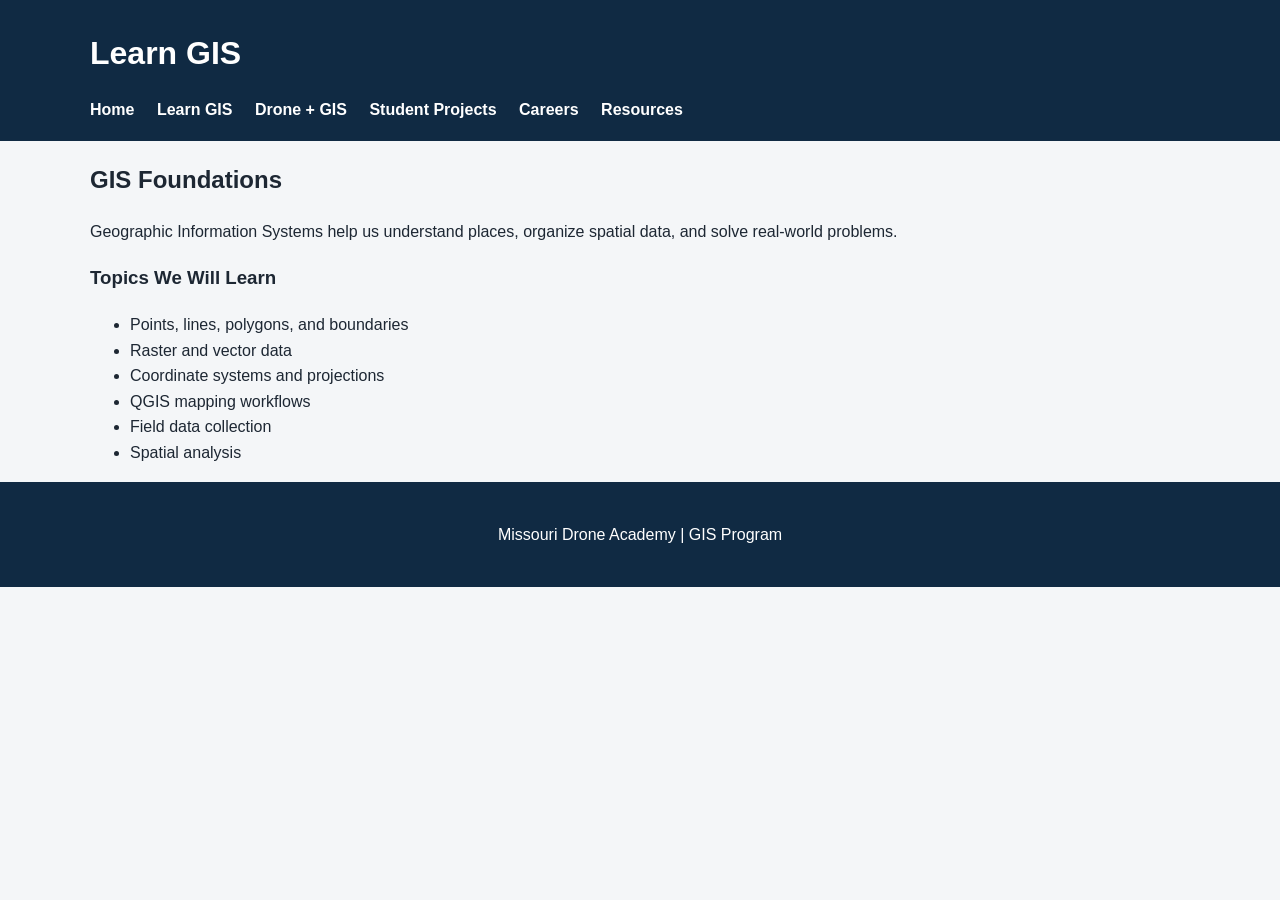
==== gis.html @ 0385ae05 "Add initial GIS HTML page structure" ====
<!DOCTYPE html>
<html lang="en">
<head>
  <meta charset="UTF-8">
  <meta name="viewport" content="width=device-width, initial-scale=1.0">
  <title>Learn GIS | Missouri Drone Academy</title>
  <link rel="stylesheet" href="css/style.css">
</head>

<body>
  <header>
    <div class="container">
      <h1>Learn GIS</h1>

      <nav>
        <a href="index.html">Home</a>
        <a href="gis.html">Learn GIS</a>
        <a href="drones.html">Drone + GIS</a>
        <a href="projects.html">Student Projects</a>
        <a href="careers.html">Careers</a>
        <a href="resources.html">Resources</a>
      </nav>
    </div>
  </header>

  <main class="container">
    <h2>GIS Foundations</h2>
    <p>
      Geographic Information Systems help us understand places,
      organize spatial data, and solve real-world problems.
    </p>

    <h3>Topics We Will Learn</h3>
    <ul>
      <li>Points, lines, polygons, and boundaries</li>
      <li>Raster and vector data</li>
      <li>Coordinate systems and projections</li>
      <li>QGIS mapping workflows</li>
      <li>Field data collection</li>
      <li>Spatial analysis</li>
    </ul>
  </main>

  <footer>
    <p>Missouri Drone Academy | GIS Program</p>
  </footer>
</body>
</html>
---- css/style.css ----
* {
  box-sizing: border-box;
}

body {
  margin: 0;
  font-family: Arial, Helvetica, sans-serif;
  line-height: 1.6;
  color: #1d2733;
  background: #f4f6f8;
}

header {
  background: #102a43;
  color: white;
  padding: 28px 0 18px;
}

.container {
  width: min(1100px, 92%);
  margin: auto;
}

header h1 {
  margin: 0;
}

header p {
  margin-top: 6px;
}

nav {
  margin-top: 18px;
}

nav a {
  color: white;
  text-decoration: none;
  margin-right: 18px;
  font-weight: bold;
}

nav a:hover {
  text-decoration: underline;
}

.hero {
  background: #d9eaf7;
  padding: 80px 0;
}

.hero h2 {
  font-size: 2.4rem;
  max-width: 760px;
  margin-bottom: 12px;
}

.hero p {
  max-width: 760px;
  font-size: 1.1rem;
}

.button {
  display: inline-block;
  margin: 12px 10px 0 0;
  padding: 12px 18px;
  background: #0b6e4f;
  color: white;
  text-decoration: none;
  border-radius: 5px;
  font-weight: bold;
}

.button.secondary {
  background: #102a43;
}

.cards {
  display: grid;
  grid-template-columns: repeat(auto-fit, minmax(235px, 1fr));
  gap: 20px;
  padding: 50px 0;
}

.card {
  background: white;
  border-radius: 8px;
  padding: 24px;
  box-shadow: 0 3px 10px rgba(0, 0, 0, 0.08);
}

.card h3 {
  margin-top: 0;
}

.card a,
.spotlight a {
  color: #0b6e4f;
  font-weight: bold;
  text-decoration: none;
}

.spotlight {
  background: white;
  border-left: 6px solid #f2b134;
  margin-bottom: 50px;
  padding: 28px;
}

footer {
  background: #102a43;
  color: white;
  padding: 24px 0;
  text-align: center;
}
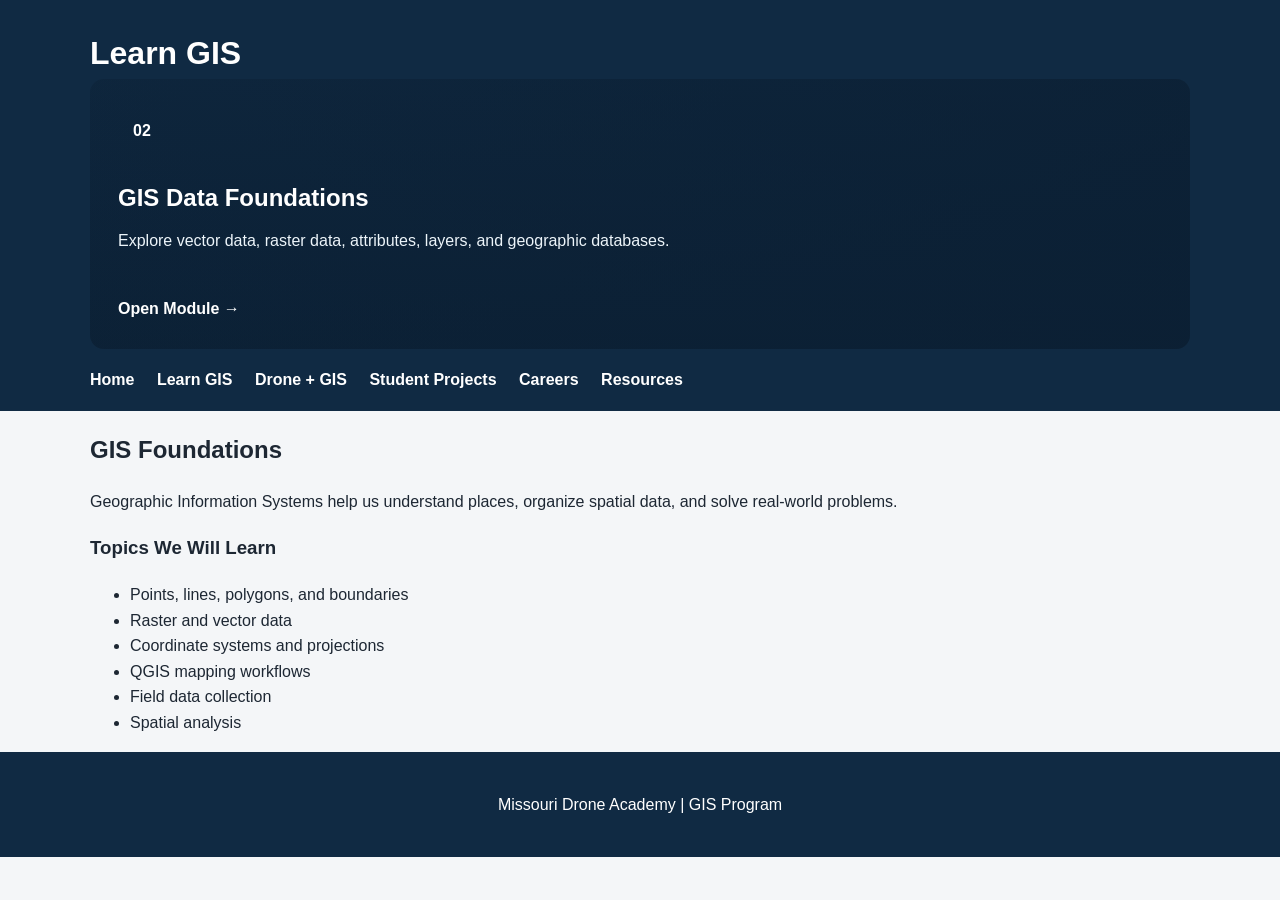
==== commit 94e9a437: "Add module card for GIS Data Foundations" ====
--- a/gis.html
+++ b/gis.html
@@ -11,7 +11,12 @@
   <header>
     <div class="container">
       <h1>Learn GIS</h1>
-
+    <a class="module-card module-2" href="modules/module-2-data.html">
+      <span class="module-number">02</span>
+      <h3>GIS Data Foundations</h3>
+      <p>Explore vector data, raster data, attributes, layers, and geographic databases.</p>
+      <span class="module-link">Open Module →</span>
+    </a>
       <nav>
         <a href="index.html">Home</a>
         <a href="gis.html">Learn GIS</a>
--- a/css/style.css
+++ b/css/style.css
@@ -113,3 +113,157 @@
   padding: 24px 0;
   text-align: center;
 }
+/* ==============================
+   CLICKABLE GIS MODULE BLOCKS
+   ============================== */
+
+.module-section {
+  padding: 72px 0;
+}
+
+.section-heading {
+  max-width: 720px;
+  margin-bottom: 30px;
+}
+
+.eyebrow {
+  margin-bottom: 6px;
+  color: var(--green);
+  font-size: 0.85rem;
+  font-weight: 800;
+  letter-spacing: 1.4px;
+  text-transform: uppercase;
+}
+
+.section-heading h2 {
+  margin: 0;
+  color: var(--navy);
+  font-size: clamp(2rem, 4vw, 3.2rem);
+}
+
+.section-heading p:last-child {
+  color: var(--muted);
+  font-size: 1.05rem;
+}
+
+.module-grid {
+  display: grid;
+  grid-template-columns: repeat(auto-fit, minmax(270px, 1fr));
+  gap: 20px;
+}
+
+.module-card {
+  position: relative;
+  display: flex;
+  flex-direction: column;
+  min-height: 270px;
+  padding: 28px;
+  overflow: hidden;
+  color: var(--white);
+  text-decoration: none;
+  border-radius: 14px;
+  box-shadow: var(--shadow);
+  transition: transform 0.25s ease, box-shadow 0.25s ease;
+}
+
+.module-card::after {
+  content: "";
+  position: absolute;
+  inset: 0;
+  background: linear-gradient(
+    135deg,
+    rgba(11, 31, 51, 0.2),
+    rgba(11, 31, 51, 0.82)
+  );
+  pointer-events: none;
+}
+
+.module-card > * {
+  position: relative;
+  z-index: 1;
+}
+
+.module-card:hover {
+  transform: translateY(-8px);
+  box-shadow: 0 20px 40px rgba(11, 31, 51, 0.28);
+}
+
+.module-card:focus {
+  outline: 4px solid var(--gold);
+  outline-offset: 4px;
+}
+
+.module-number {
+  display: inline-flex;
+  align-items: center;
+  justify-content: center;
+  width: 48px;
+  height: 48px;
+  margin-bottom: 24px;
+  color: var(--navy);
+  background: var(--gold);
+  border-radius: 50%;
+  font-weight: 900;
+}
+
+.module-card h3 {
+  margin: 0 0 10px;
+  color: var(--white);
+  font-size: 1.5rem;
+}
+
+.module-card p {
+  margin: 0;
+  color: #edf5fa;
+}
+
+.module-link {
+  margin-top: auto;
+  padding-top: 24px;
+  color: var(--gold);
+  font-weight: 800;
+}
+
+/* Different visual feel for each module */
+.module-1 {
+  background:
+    linear-gradient(rgba(11, 31, 51, 0.25), rgba(11, 31, 51, 0.72)),
+    url("../images/module-place.jpg") center/cover;
+}
+
+.module-2 {
+  background:
+    linear-gradient(rgba(11, 31, 51, 0.25), rgba(11, 31, 51, 0.72)),
+    url("../images/module-data.jpg") center/cover;
+}
+
+.module-3 {
+  background:
+    linear-gradient(rgba(11, 31, 51, 0.25), rgba(11, 31, 51, 0.72)),
+    url("../images/module-qgis.jpg") center/cover;
+}
+
+.module-4 {
+  background:
+    linear-gradient(rgba(11, 31, 51, 0.25), rgba(11, 31, 51, 0.72)),
+    url("../images/module-field.jpg") center/cover;
+}
+
+.module-5 {
+  background:
+    linear-gradient(rgba(11, 31, 51, 0.25), rgba(11, 31, 51, 0.72)),
+    url("../images/module-drone.jpg") center/cover;
+}
+
+.module-6 {
+  background:
+    linear-gradient(rgba(11, 31, 51, 0.25), rgba(11, 31, 51, 0.72)),
+    url("../images/module-analysis.jpg") center/cover;
+}
+
+@media (max-width: 650px) {
+  .module-card {
+    min-height: 235px;
+    padding: 24px;
+  }
+}
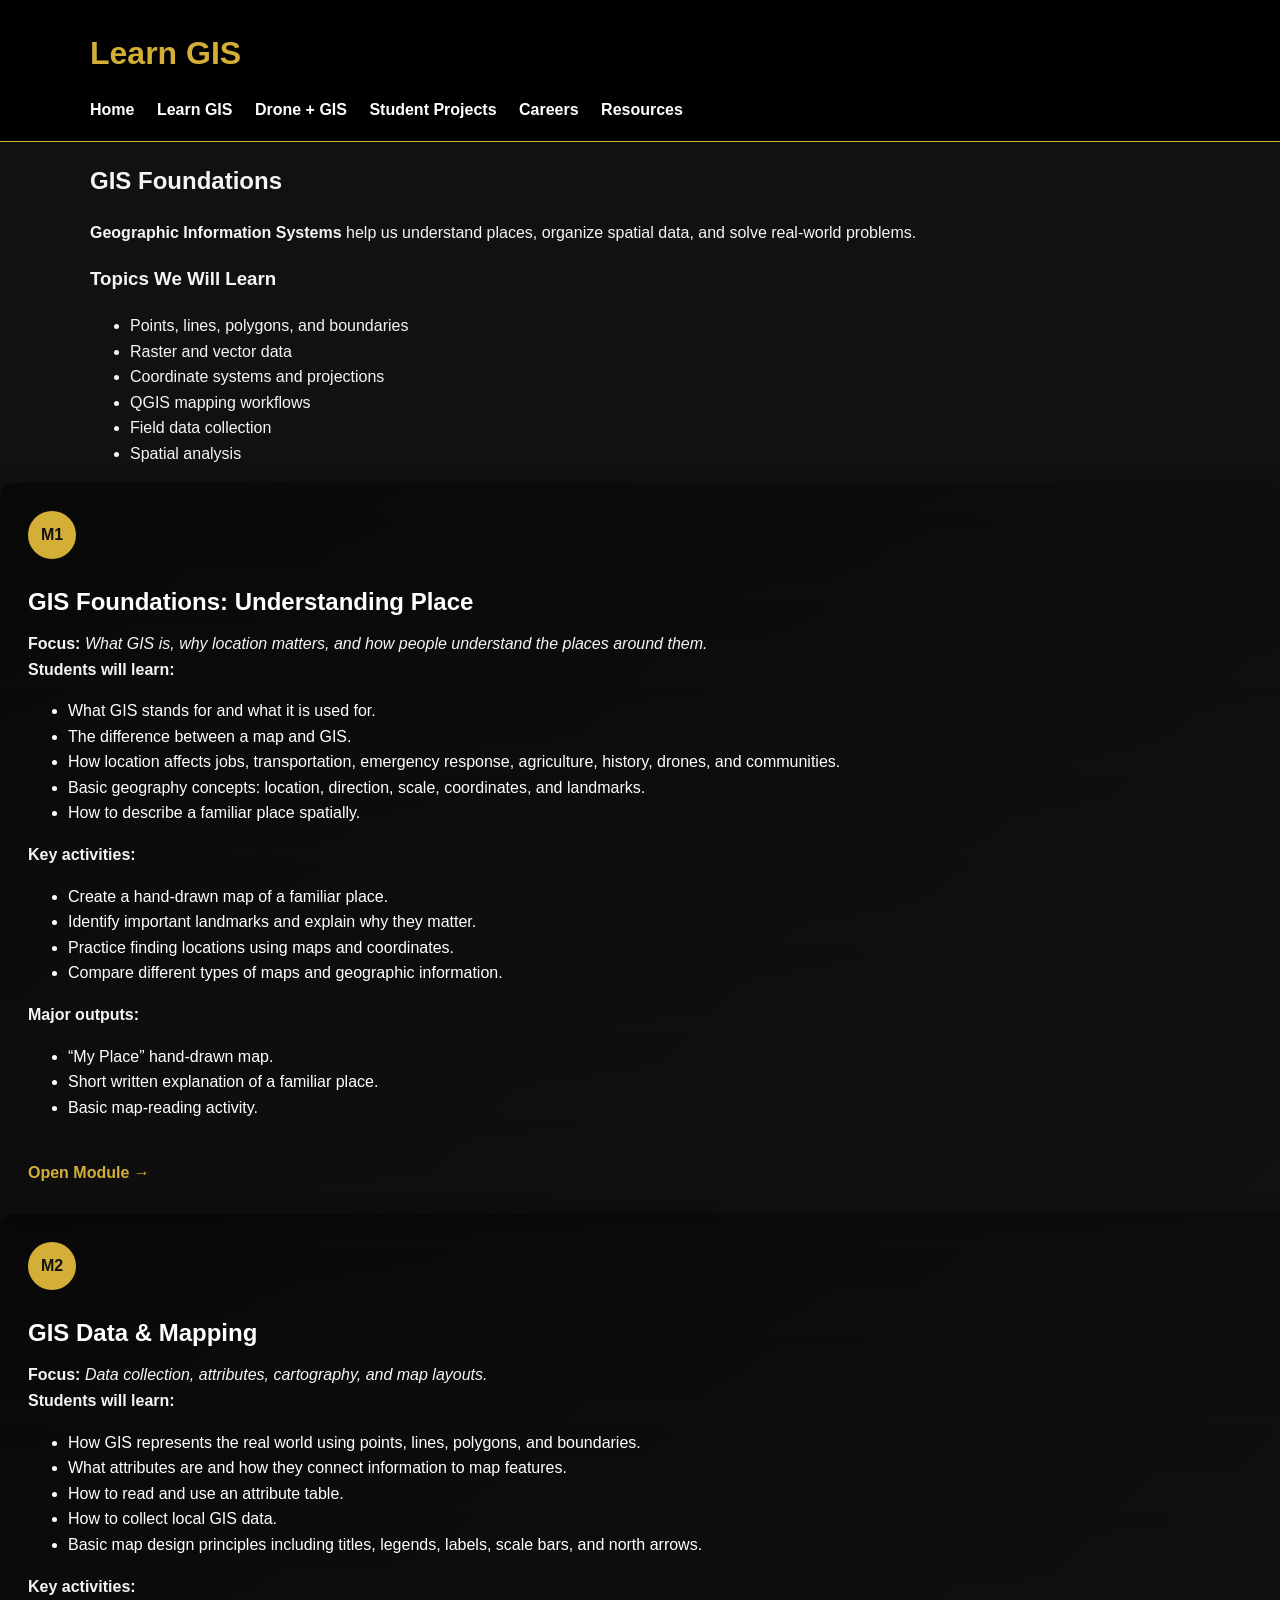
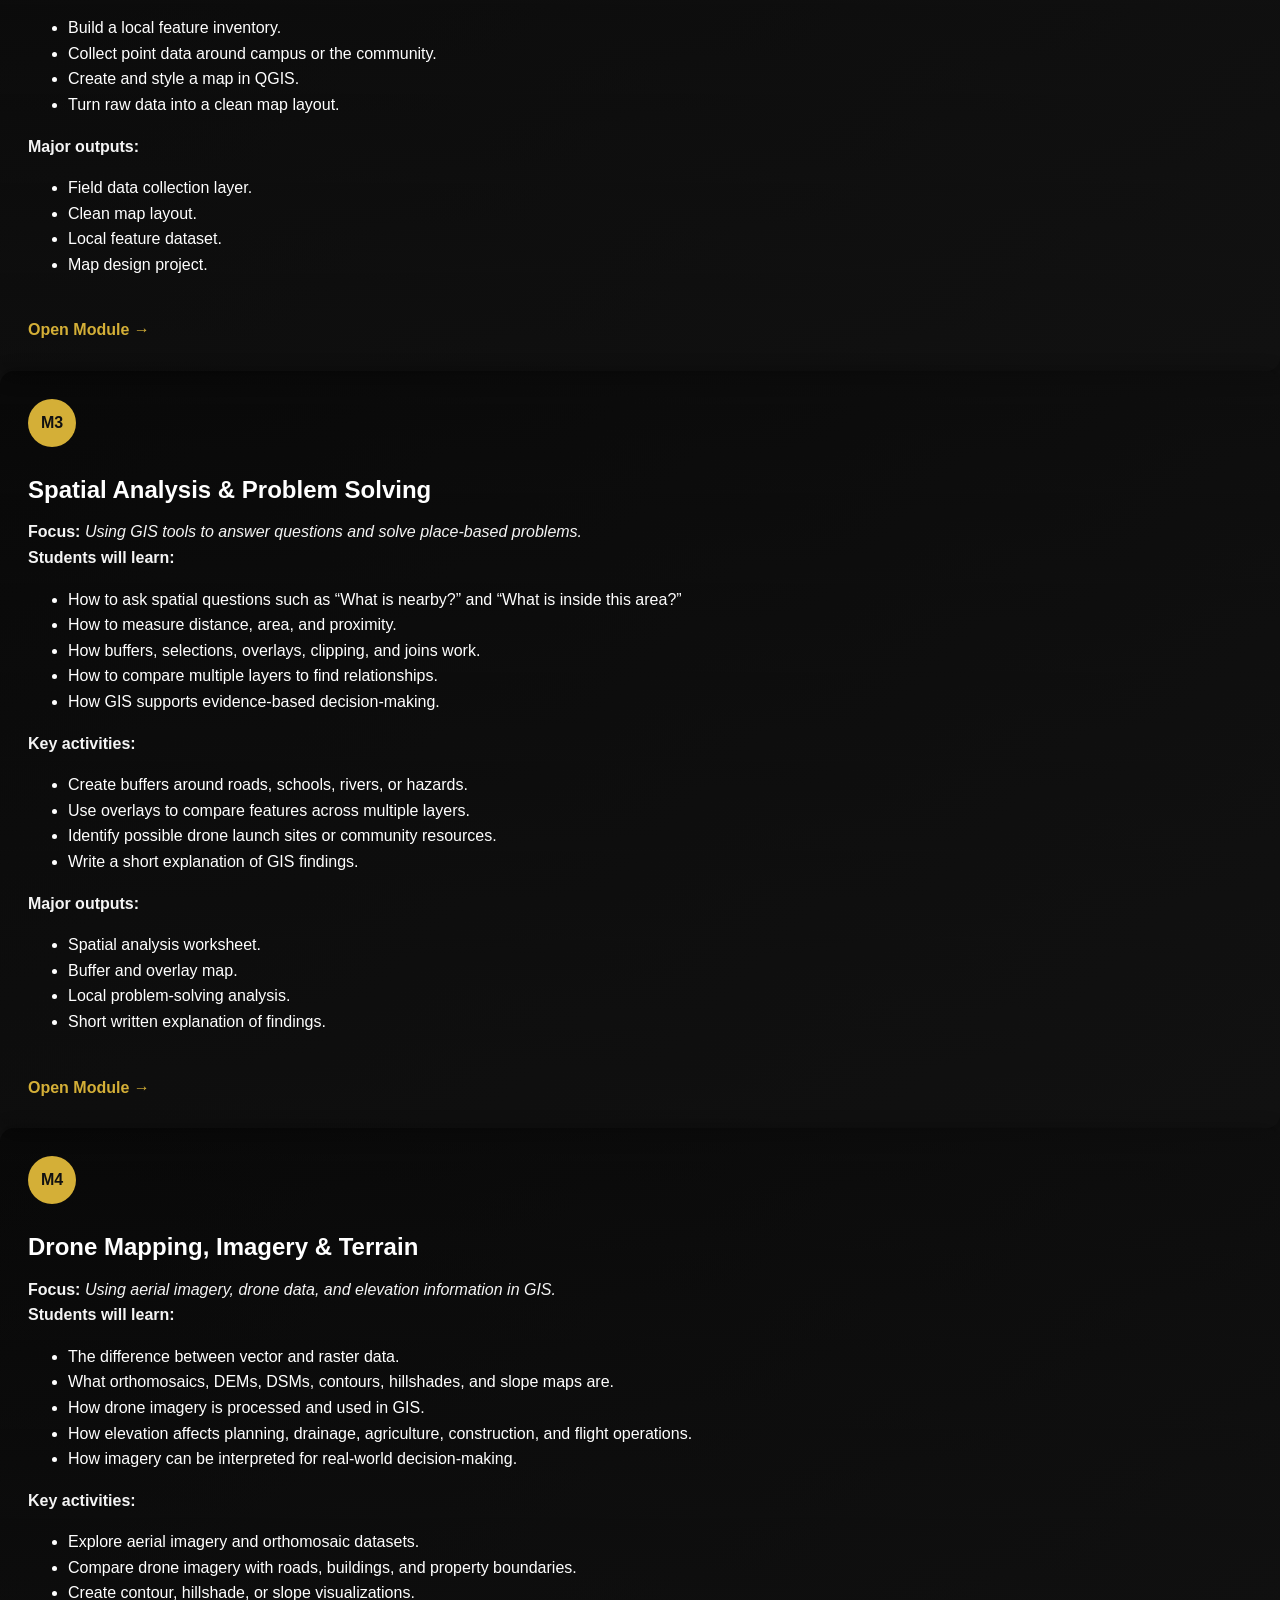
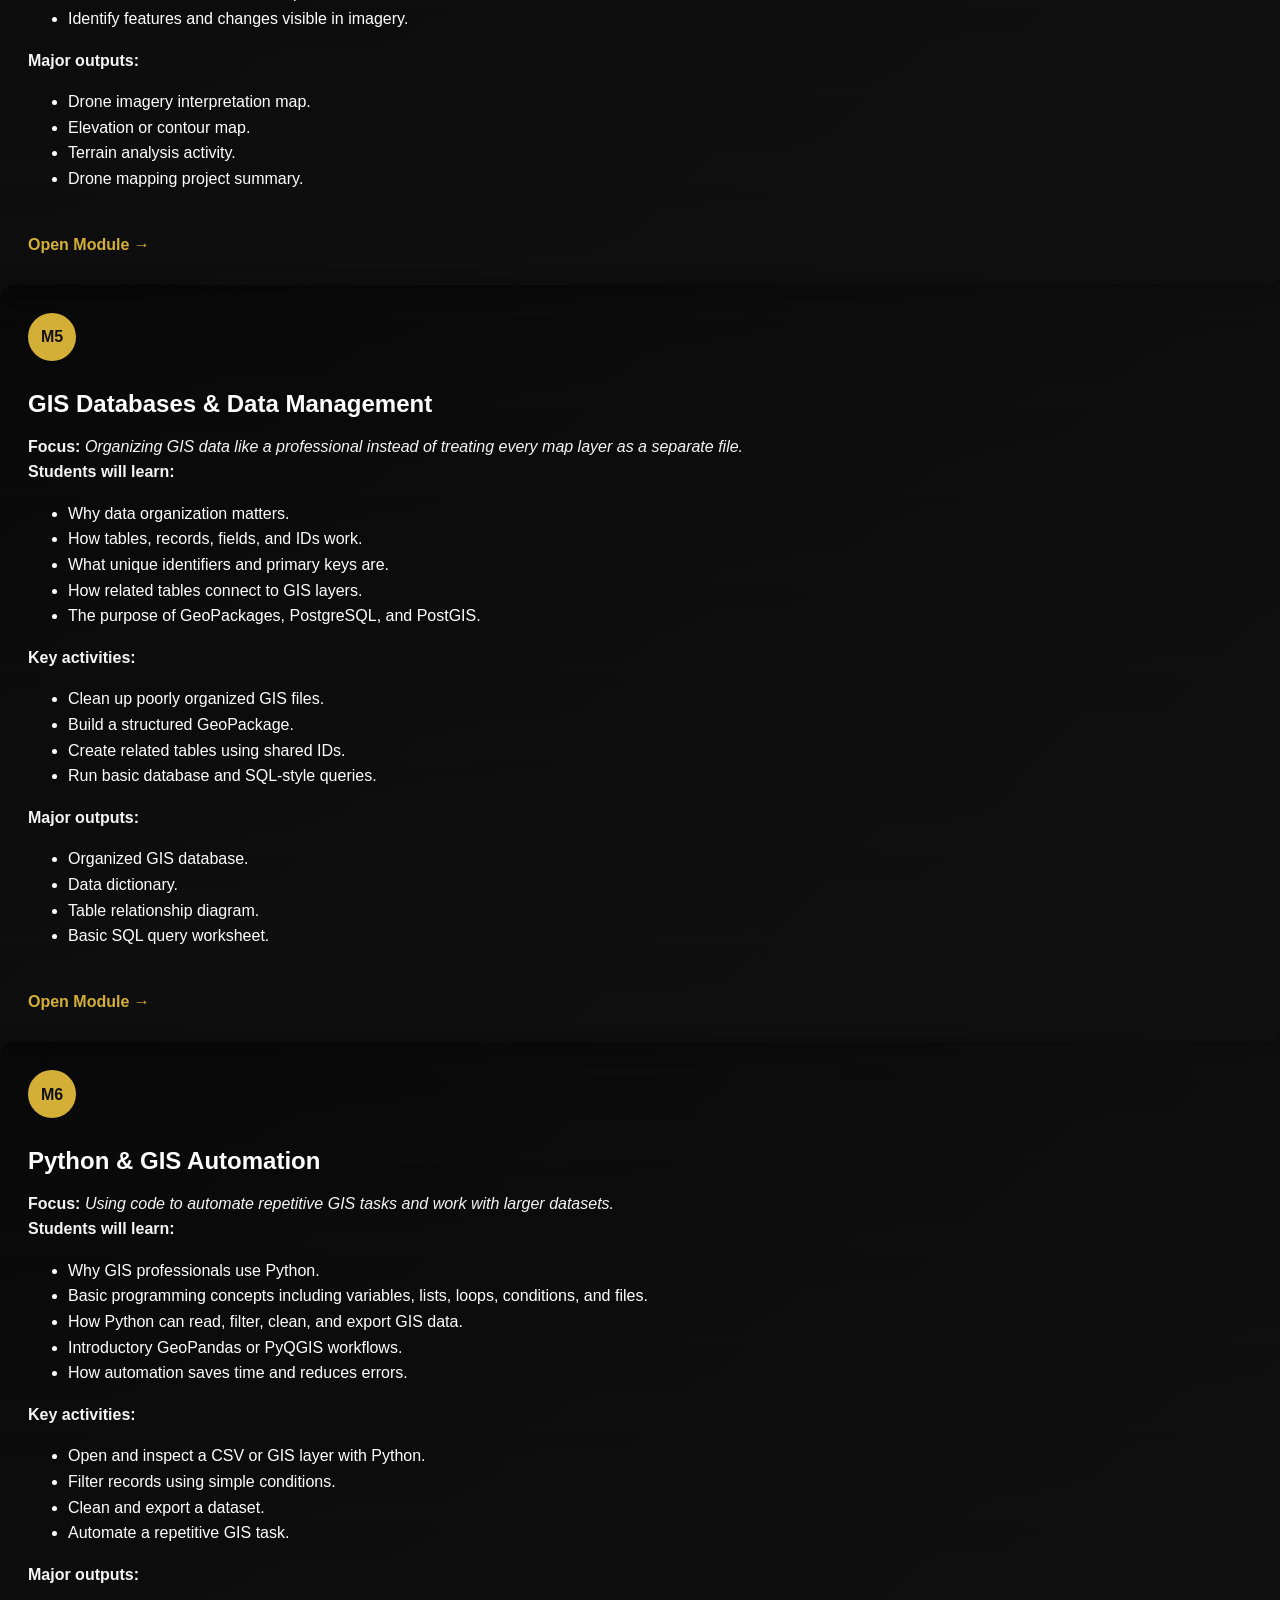
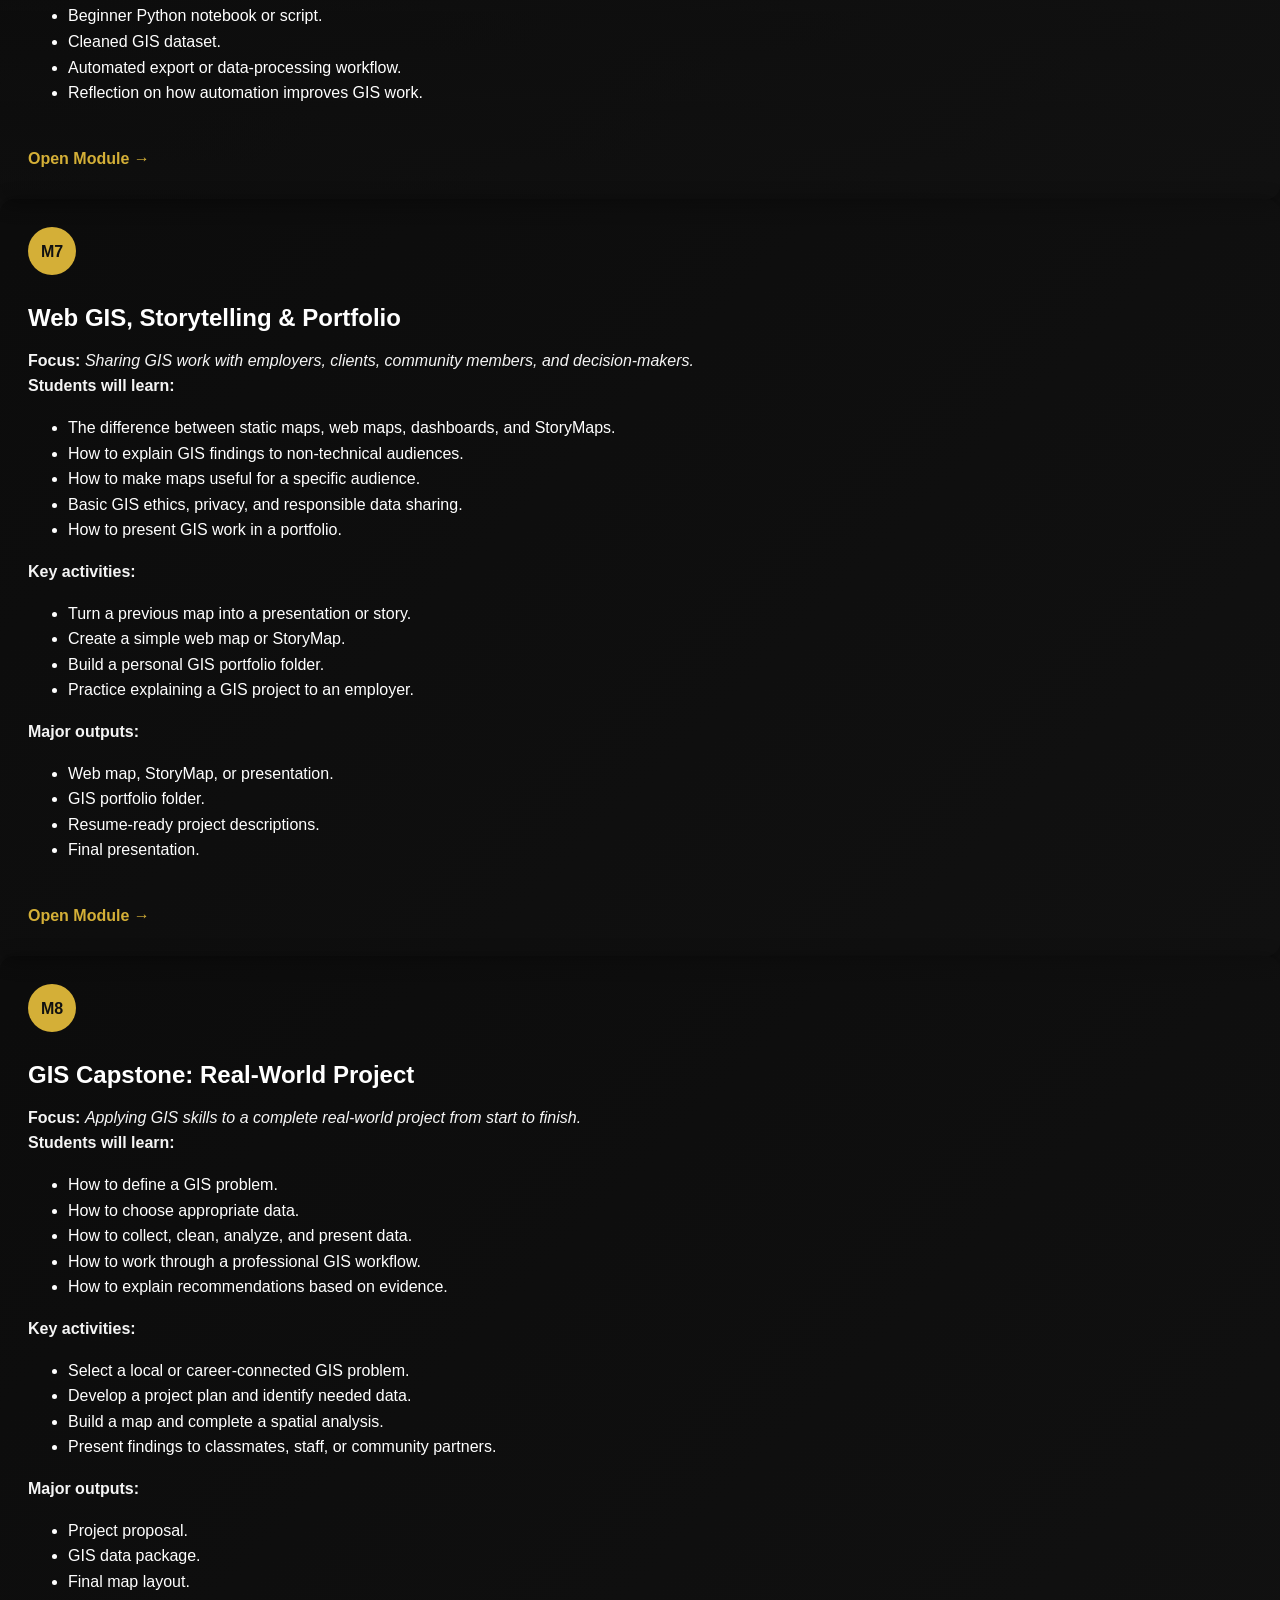
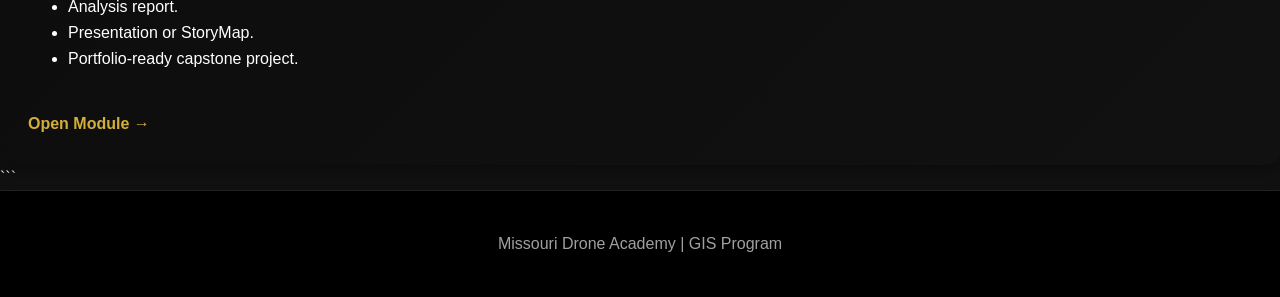
==== commit bacf3192: "Add Module 1: GIS Foundations with introductory content" ====
--- a/gis.html
+++ b/gis.html
@@ -11,12 +11,7 @@
   <header>
     <div class="container">
       <h1>Learn GIS</h1>
-    <a class="module-card module-2" href="modules/module-2-data.html">
-      <span class="module-number">02</span>
-      <h3>GIS Data Foundations</h3>
-      <p>Explore vector data, raster data, attributes, layers, and geographic databases.</p>
-      <span class="module-link">Open Module →</span>
-    </a>
+    
       <nav>
         <a href="index.html">Home</a>
         <a href="gis.html">Learn GIS</a>
@@ -31,7 +26,7 @@
   <main class="container">
     <h2>GIS Foundations</h2>
     <p>
-      Geographic Information Systems help us understand places,
+      <strong>Geographic Information Systems</strong> help us understand places,
       organize spatial data, and solve real-world problems.
     </p>
 
@@ -45,6 +40,311 @@
       <li>Spatial analysis</li>
     </ul>
   </main>
+<a class="module-card module-1" href="modules/module-1-foundations.html">
+  <span class="module-number">M1</span>
+
+  <h3>GIS Foundations: Understanding Place</h3>
+
+  <p>
+    <strong>Focus:</strong>
+    <em>What GIS is, why location matters, and how people understand the places around them.</em>
+  </p>
+
+  <p><strong>Students will learn:</strong></p>
+  <ul>
+    <li>What GIS stands for and what it is used for.</li>
+    <li>The difference between a map and GIS.</li>
+    <li>How location affects jobs, transportation, emergency response, agriculture, history, drones, and communities.</li>
+    <li>Basic geography concepts: location, direction, scale, coordinates, and landmarks.</li>
+    <li>How to describe a familiar place spatially.</li>
+  </ul>
+
+  <p><strong>Key activities:</strong></p>
+  <ul>
+    <li>Create a hand-drawn map of a familiar place.</li>
+    <li>Identify important landmarks and explain why they matter.</li>
+    <li>Practice finding locations using maps and coordinates.</li>
+    <li>Compare different types of maps and geographic information.</li>
+  </ul>
+
+  <p><strong>Major outputs:</strong></p>
+  <ul>
+    <li>“My Place” hand-drawn map.</li>
+    <li>Short written explanation of a familiar place.</li>
+    <li>Basic map-reading activity.</li>
+  </ul>
+
+  <span class="module-link">Open Module →</span>
+</a>
+
+<a class="module-card module-2" href="modules/module-2-data-mapping.html">
+  <span class="module-number">M2</span>
+
+  <h3>GIS Data &amp; Mapping</h3>
+
+  <p>
+    <strong>Focus:</strong>
+    <em>Data collection, attributes, cartography, and map layouts.</em>
+  </p>
+
+  <p><strong>Students will learn:</strong></p>
+  <ul>
+    <li>How GIS represents the real world using points, lines, polygons, and boundaries.</li>
+    <li>What attributes are and how they connect information to map features.</li>
+    <li>How to read and use an attribute table.</li>
+    <li>How to collect local GIS data.</li>
+    <li>Basic map design principles including titles, legends, labels, scale bars, and north arrows.</li>
+  </ul>
+
+  <p><strong>Key activities:</strong></p>
+  <ul>
+    <li>Build a local feature inventory.</li>
+    <li>Collect point data around campus or the community.</li>
+    <li>Create and style a map in QGIS.</li>
+    <li>Turn raw data into a clean map layout.</li>
+  </ul>
+
+  <p><strong>Major outputs:</strong></p>
+  <ul>
+    <li>Field data collection layer.</li>
+    <li>Clean map layout.</li>
+    <li>Local feature dataset.</li>
+    <li>Map design project.</li>
+  </ul>
+
+  <span class="module-link">Open Module →</span>
+</a>
+
+<a class="module-card module-3" href="modules/module-3-spatial-analysis.html">
+  <span class="module-number">M3</span>
+
+  <h3>Spatial Analysis &amp; Problem Solving</h3>
+
+  <p>
+    <strong>Focus:</strong>
+    <em>Using GIS tools to answer questions and solve place-based problems.</em>
+  </p>
+
+  <p><strong>Students will learn:</strong></p>
+  <ul>
+    <li>How to ask spatial questions such as “What is nearby?” and “What is inside this area?”</li>
+    <li>How to measure distance, area, and proximity.</li>
+    <li>How buffers, selections, overlays, clipping, and joins work.</li>
+    <li>How to compare multiple layers to find relationships.</li>
+    <li>How GIS supports evidence-based decision-making.</li>
+  </ul>
+
+  <p><strong>Key activities:</strong></p>
+  <ul>
+    <li>Create buffers around roads, schools, rivers, or hazards.</li>
+    <li>Use overlays to compare features across multiple layers.</li>
+    <li>Identify possible drone launch sites or community resources.</li>
+    <li>Write a short explanation of GIS findings.</li>
+  </ul>
+
+  <p><strong>Major outputs:</strong></p>
+  <ul>
+    <li>Spatial analysis worksheet.</li>
+    <li>Buffer and overlay map.</li>
+    <li>Local problem-solving analysis.</li>
+    <li>Short written explanation of findings.</li>
+  </ul>
+
+  <span class="module-link">Open Module →</span>
+</a>
+
+<a class="module-card module-4" href="modules/module-4-drone-imagery.html">
+  <span class="module-number">M4</span>
+
+  <h3>Drone Mapping, Imagery &amp; Terrain</h3>
+
+  <p>
+    <strong>Focus:</strong>
+    <em>Using aerial imagery, drone data, and elevation information in GIS.</em>
+  </p>
+
+  <p><strong>Students will learn:</strong></p>
+  <ul>
+    <li>The difference between vector and raster data.</li>
+    <li>What orthomosaics, DEMs, DSMs, contours, hillshades, and slope maps are.</li>
+    <li>How drone imagery is processed and used in GIS.</li>
+    <li>How elevation affects planning, drainage, agriculture, construction, and flight operations.</li>
+    <li>How imagery can be interpreted for real-world decision-making.</li>
+  </ul>
+
+  <p><strong>Key activities:</strong></p>
+  <ul>
+    <li>Explore aerial imagery and orthomosaic datasets.</li>
+    <li>Compare drone imagery with roads, buildings, and property boundaries.</li>
+    <li>Create contour, hillshade, or slope visualizations.</li>
+    <li>Identify features and changes visible in imagery.</li>
+  </ul>
+
+  <p><strong>Major outputs:</strong></p>
+  <ul>
+    <li>Drone imagery interpretation map.</li>
+    <li>Elevation or contour map.</li>
+    <li>Terrain analysis activity.</li>
+    <li>Drone mapping project summary.</li>
+  </ul>
+
+  <span class="module-link">Open Module →</span>
+</a>
+
+<a class="module-card module-5" href="modules/module-5-databases.html">
+  <span class="module-number">M5</span>
+
+  <h3>GIS Databases &amp; Data Management</h3>
+
+  <p>
+    <strong>Focus:</strong>
+    <em>Organizing GIS data like a professional instead of treating every map layer as a separate file.</em>
+  </p>
+
+  <p><strong>Students will learn:</strong></p>
+  <ul>
+    <li>Why data organization matters.</li>
+    <li>How tables, records, fields, and IDs work.</li>
+    <li>What unique identifiers and primary keys are.</li>
+    <li>How related tables connect to GIS layers.</li>
+    <li>The purpose of GeoPackages, PostgreSQL, and PostGIS.</li>
+  </ul>
+
+  <p><strong>Key activities:</strong></p>
+  <ul>
+    <li>Clean up poorly organized GIS files.</li>
+    <li>Build a structured GeoPackage.</li>
+    <li>Create related tables using shared IDs.</li>
+    <li>Run basic database and SQL-style queries.</li>
+  </ul>
+
+  <p><strong>Major outputs:</strong></p>
+  <ul>
+    <li>Organized GIS database.</li>
+    <li>Data dictionary.</li>
+    <li>Table relationship diagram.</li>
+    <li>Basic SQL query worksheet.</li>
+  </ul>
+
+  <span class="module-link">Open Module →</span>
+</a>
+
+<a class="module-card module-6" href="modules/module-6-python-gis.html">
+  <span class="module-number">M6</span>
+
+  <h3>Python &amp; GIS Automation</h3>
+
+  <p>
+    <strong>Focus:</strong>
+    <em>Using code to automate repetitive GIS tasks and work with larger datasets.</em>
+  </p>
+
+  <p><strong>Students will learn:</strong></p>
+  <ul>
+    <li>Why GIS professionals use Python.</li>
+    <li>Basic programming concepts including variables, lists, loops, conditions, and files.</li>
+    <li>How Python can read, filter, clean, and export GIS data.</li>
+    <li>Introductory GeoPandas or PyQGIS workflows.</li>
+    <li>How automation saves time and reduces errors.</li>
+  </ul>
+
+  <p><strong>Key activities:</strong></p>
+  <ul>
+    <li>Open and inspect a CSV or GIS layer with Python.</li>
+    <li>Filter records using simple conditions.</li>
+    <li>Clean and export a dataset.</li>
+    <li>Automate a repetitive GIS task.</li>
+  </ul>
+
+  <p><strong>Major outputs:</strong></p>
+  <ul>
+    <li>Beginner Python notebook or script.</li>
+    <li>Cleaned GIS dataset.</li>
+    <li>Automated export or data-processing workflow.</li>
+    <li>Reflection on how automation improves GIS work.</li>
+  </ul>
+
+  <span class="module-link">Open Module →</span>
+</a>
+
+<a class="module-card module-7" href="modules/module-7-web-gis.html">
+  <span class="module-number">M7</span>
+
+  <h3>Web GIS, Storytelling &amp; Portfolio</h3>
+
+  <p>
+    <strong>Focus:</strong>
+    <em>Sharing GIS work with employers, clients, community members, and decision-makers.</em>
+  </p>
+
+  <p><strong>Students will learn:</strong></p>
+  <ul>
+    <li>The difference between static maps, web maps, dashboards, and StoryMaps.</li>
+    <li>How to explain GIS findings to non-technical audiences.</li>
+    <li>How to make maps useful for a specific audience.</li>
+    <li>Basic GIS ethics, privacy, and responsible data sharing.</li>
+    <li>How to present GIS work in a portfolio.</li>
+  </ul>
+
+  <p><strong>Key activities:</strong></p>
+  <ul>
+    <li>Turn a previous map into a presentation or story.</li>
+    <li>Create a simple web map or StoryMap.</li>
+    <li>Build a personal GIS portfolio folder.</li>
+    <li>Practice explaining a GIS project to an employer.</li>
+  </ul>
+
+  <p><strong>Major outputs:</strong></p>
+  <ul>
+    <li>Web map, StoryMap, or presentation.</li>
+    <li>GIS portfolio folder.</li>
+    <li>Resume-ready project descriptions.</li>
+    <li>Final presentation.</li>
+  </ul>
+
+  <span class="module-link">Open Module →</span>
+</a>
+
+<a class="module-card module-8" href="modules/module-8-capstone.html">
+  <span class="module-number">M8</span>
+
+  <h3>GIS Capstone: Real-World Project</h3>
+
+  <p>
+    <strong>Focus:</strong>
+    <em>Applying GIS skills to a complete real-world project from start to finish.</em>
+  </p>
+
+  <p><strong>Students will learn:</strong></p>
+  <ul>
+    <li>How to define a GIS problem.</li>
+    <li>How to choose appropriate data.</li>
+    <li>How to collect, clean, analyze, and present data.</li>
+    <li>How to work through a professional GIS workflow.</li>
+    <li>How to explain recommendations based on evidence.</li>
+  </ul>
+
+  <p><strong>Key activities:</strong></p>
+  <ul>
+    <li>Select a local or career-connected GIS problem.</li>
+    <li>Develop a project plan and identify needed data.</li>
+    <li>Build a map and complete a spatial analysis.</li>
+    <li>Present findings to classmates, staff, or community partners.</li>
+  </ul>
+
+  <p><strong>Major outputs:</strong></p>
+  <ul>
+    <li>Project proposal.</li>
+    <li>GIS data package.</li>
+    <li>Final map layout.</li>
+    <li>Analysis report.</li>
+    <li>Presentation or StoryMap.</li>
+    <li>Portfolio-ready capstone project.</li>
+  </ul>
+
+  <span class="module-link">Open Module →</span>
+</a>
+```
 
   <footer>
     <p>Missouri Drone Academy | GIS Program</p>
--- a/css/style.css
+++ b/css/style.css
@@ -1,3 +1,14 @@
+:root {
+  --black-deep: #111111;
+  --black-card: #1a1a1a;
+  --gold: #D4AF37;
+  --gold-hover: #AA8226;
+  --white: #ffffff;
+  --off-white: #f5f5f5;
+  --text-muted: #a0a0a0;
+  --shadow: 0 4px 20px rgba(0, 0, 0, 0.4);
+}
+
 * {
   box-sizing: border-box;
 }
@@ -6,14 +17,15 @@
   margin: 0;
   font-family: Arial, Helvetica, sans-serif;
   line-height: 1.6;
-  color: #1d2733;
-  background: #f4f6f8;
+  color: var(--off-white);
+  background: var(--black-deep);
 }
 
 header {
-  background: #102a43;
-  color: white;
+  background: #000000;
+  color: var(--white);
   padding: 28px 0 18px;
+  border-bottom: 1px solid var(--gold);
 }
 
 .container {
@@ -23,10 +35,12 @@
 
 header h1 {
   margin: 0;
+  color: var(--gold);
 }
 
 header p {
   margin-top: 6px;
+  color: var(--text-muted);
 }
 
 nav {
@@ -34,45 +48,62 @@
 }
 
 nav a {
-  color: white;
+  color: var(--white);
   text-decoration: none;
   margin-right: 18px;
   font-weight: bold;
+  transition: color 0.2s ease;
 }
 
 nav a:hover {
-  text-decoration: underline;
+  color: var(--gold);
+  text-decoration: none;
 }
 
 .hero {
-  background: #d9eaf7;
+  background: linear-gradient(135deg, #1f1f1f 0%, #050505 100%);
   padding: 80px 0;
+  border-bottom: 1px solid #222;
 }
 
 .hero h2 {
   font-size: 2.4rem;
   max-width: 760px;
   margin-bottom: 12px;
+  color: var(--white);
 }
 
 .hero p {
   max-width: 760px;
   font-size: 1.1rem;
+  color: var(--text-muted);
 }
 
 .button {
   display: inline-block;
   margin: 12px 10px 0 0;
   padding: 12px 18px;
-  background: #0b6e4f;
-  color: white;
+  background: var(--gold);
+  color: var(--black-deep);
   text-decoration: none;
   border-radius: 5px;
   font-weight: bold;
+  transition: background 0.2s ease, transform 0.2s ease;
+}
+
+.button:hover {
+  background: var(--gold-hover);
 }
 
 .button.secondary {
-  background: #102a43;
+  background: transparent;
+  color: var(--white);
+  border: 2px solid var(--white);
+}
+
+.button.secondary:hover {
+  background: var(--white);
+  color: var(--black-deep);
 }
 
 .cards {
@@ -83,36 +114,46 @@
 }
 
 .card {
-  background: white;
+  background: var(--black-card);
+  border: 1px solid #2c2c2c;
   border-radius: 8px;
   padding: 24px;
-  box-shadow: 0 3px 10px rgba(0, 0, 0, 0.08);
+  box-shadow: var(--shadow);
 }
 
 .card h3 {
   margin-top: 0;
+  color: var(--white);
 }
 
 .card a,
 .spotlight a {
-  color: #0b6e4f;
+  color: var(--gold);
   font-weight: bold;
   text-decoration: none;
 }
 
+.card a:hover,
+.spotlight a:hover {
+  color: var(--gold-hover);
+}
+
 .spotlight {
-  background: white;
-  border-left: 6px solid #f2b134;
+  background: var(--black-card);
+  border-left: 6px solid var(--gold);
   margin-bottom: 50px;
   padding: 28px;
+  box-shadow: var(--shadow);
 }
 
 footer {
-  background: #102a43;
-  color: white;
+  background: #000000;
+  color: var(--text-muted);
   padding: 24px 0;
   text-align: center;
-}
+  border-top: 1px solid #222;
+}
+
 /* ==============================
    CLICKABLE GIS MODULE BLOCKS
    ============================== */
@@ -128,7 +169,7 @@
 
 .eyebrow {
   margin-bottom: 6px;
-  color: var(--green);
+  color: var(--gold);
   font-size: 0.85rem;
   font-weight: 800;
   letter-spacing: 1.4px;
@@ -137,12 +178,12 @@
 
 .section-heading h2 {
   margin: 0;
-  color: var(--navy);
+  color: var(--white);
   font-size: clamp(2rem, 4vw, 3.2rem);
 }
 
 .section-heading p:last-child {
-  color: var(--muted);
+  color: var(--text-muted);
   font-size: 1.05rem;
 }
 
@@ -172,8 +213,8 @@
   inset: 0;
   background: linear-gradient(
     135deg,
-    rgba(11, 31, 51, 0.2),
-    rgba(11, 31, 51, 0.82)
+    rgba(0, 0, 0, 0.3),
+    rgba(17, 17, 17, 0.9)
   );
   pointer-events: none;
 }
@@ -185,7 +226,7 @@
 
 .module-card:hover {
   transform: translateY(-8px);
-  box-shadow: 0 20px 40px rgba(11, 31, 51, 0.28);
+  box-shadow: 0 20px 40px rgba(0, 0, 0, 0.6);
 }
 
 .module-card:focus {
@@ -200,7 +241,7 @@
   width: 48px;
   height: 48px;
   margin-bottom: 24px;
-  color: var(--navy);
+  color: var(--black-deep);
   background: var(--gold);
   border-radius: 50%;
   font-weight: 900;
@@ -214,7 +255,7 @@
 
 .module-card p {
   margin: 0;
-  color: #edf5fa;
+  color: var(--off-white);
 }
 
 .module-link {
@@ -224,40 +265,40 @@
   font-weight: 800;
 }
 
-/* Different visual feel for each module */
+/* Background image handling with sleek dark tint overlay */
 .module-1 {
   background:
-    linear-gradient(rgba(11, 31, 51, 0.25), rgba(11, 31, 51, 0.72)),
+    linear-gradient(rgba(0, 0, 0, 0.3), rgba(17, 17, 17, 0.8)),
     url("../images/module-place.jpg") center/cover;
 }
 
 .module-2 {
   background:
-    linear-gradient(rgba(11, 31, 51, 0.25), rgba(11, 31, 51, 0.72)),
+    linear-gradient(rgba(0, 0, 0, 0.3), rgba(17, 17, 17, 0.8)),
     url("../images/module-data.jpg") center/cover;
 }
 
 .module-3 {
   background:
-    linear-gradient(rgba(11, 31, 51, 0.25), rgba(11, 31, 51, 0.72)),
+    linear-gradient(rgba(0, 0, 0, 0.3), rgba(17, 17, 17, 0.8)),
     url("../images/module-qgis.jpg") center/cover;
 }
 
 .module-4 {
   background:
-    linear-gradient(rgba(11, 31, 51, 0.25), rgba(11, 31, 51, 0.72)),
+    linear-gradient(rgba(0, 0, 0, 0.3), rgba(17, 17, 17, 0.8)),
     url("../images/module-field.jpg") center/cover;
 }
 
 .module-5 {
   background:
-    linear-gradient(rgba(11, 31, 51, 0.25), rgba(11, 31, 51, 0.72)),
+    linear-gradient(rgba(0, 0, 0, 0.3), rgba(17, 17, 17, 0.8)),
     url("../images/module-drone.jpg") center/cover;
 }
 
 .module-6 {
   background:
-    linear-gradient(rgba(11, 31, 51, 0.25), rgba(11, 31, 51, 0.72)),
+    linear-gradient(rgba(0, 0, 0, 0.3), rgba(17, 17, 17, 0.8)),
     url("../images/module-analysis.jpg") center/cover;
 }
 
